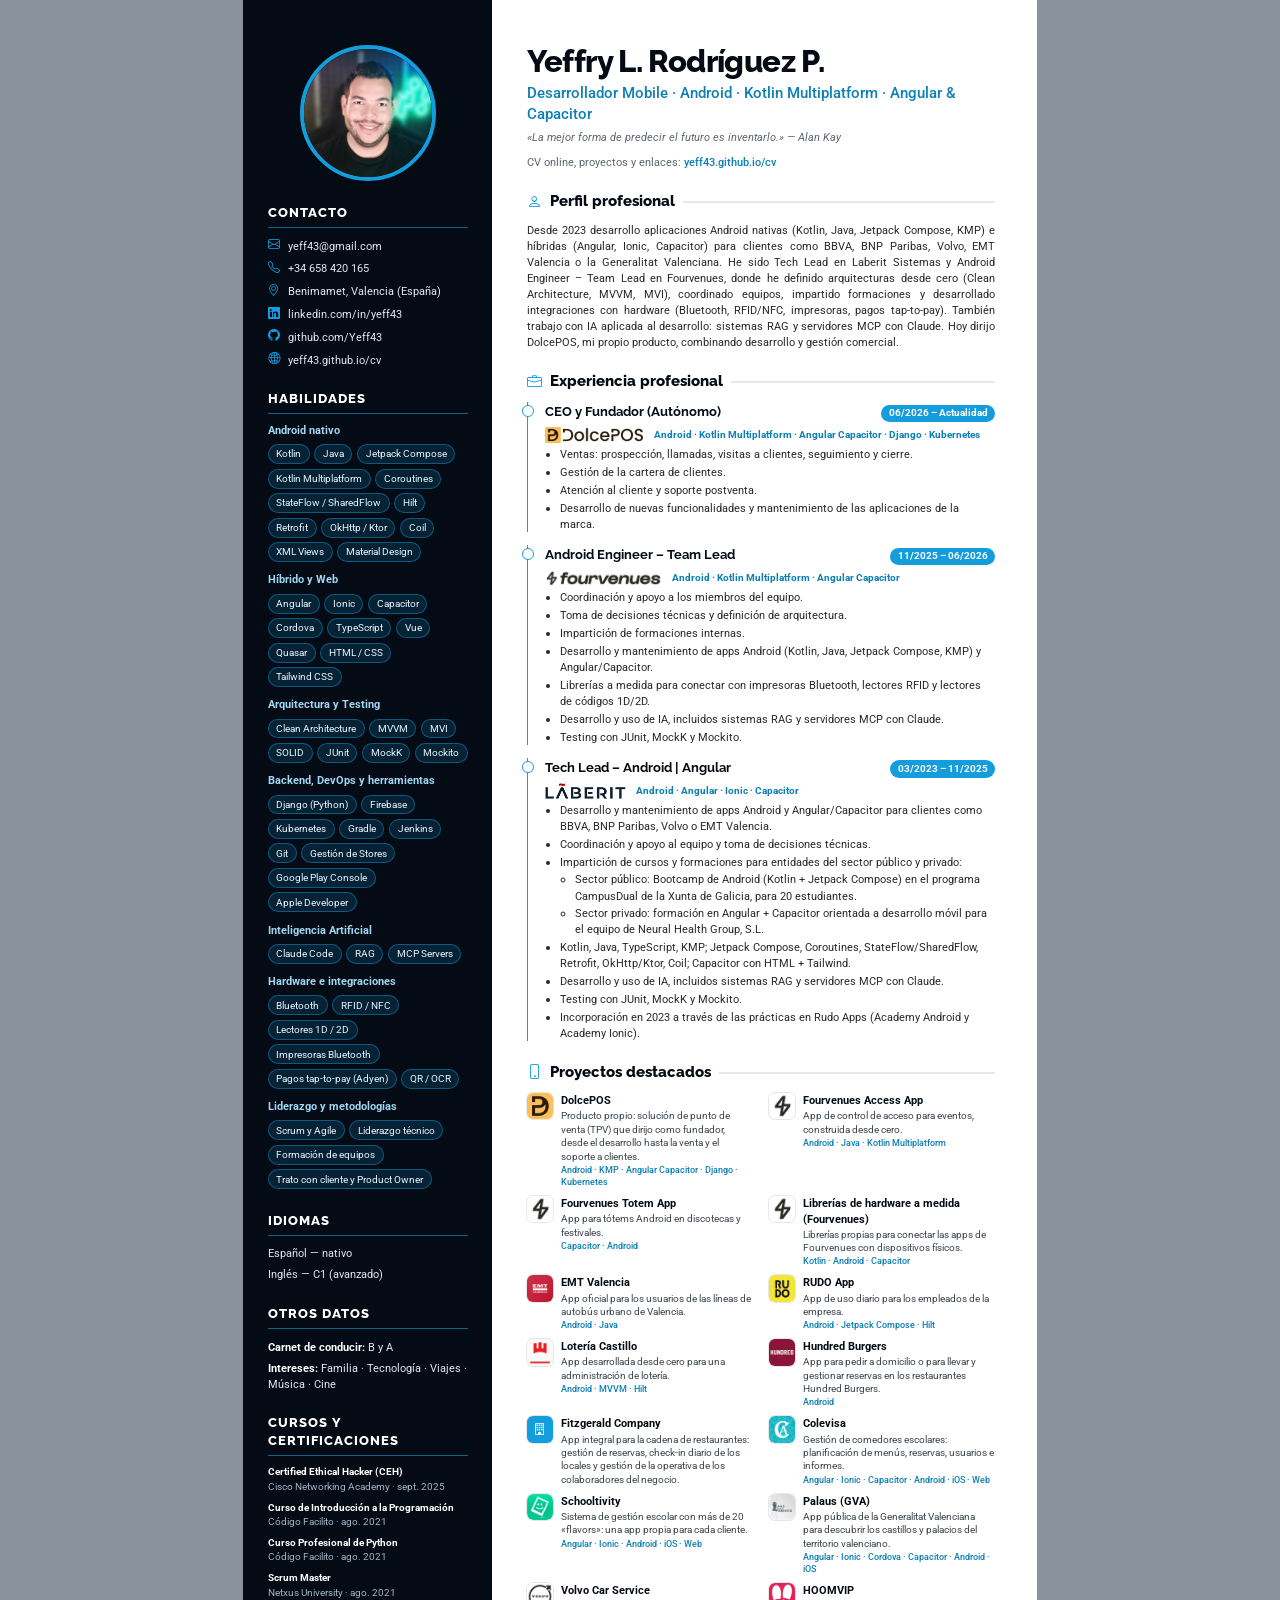
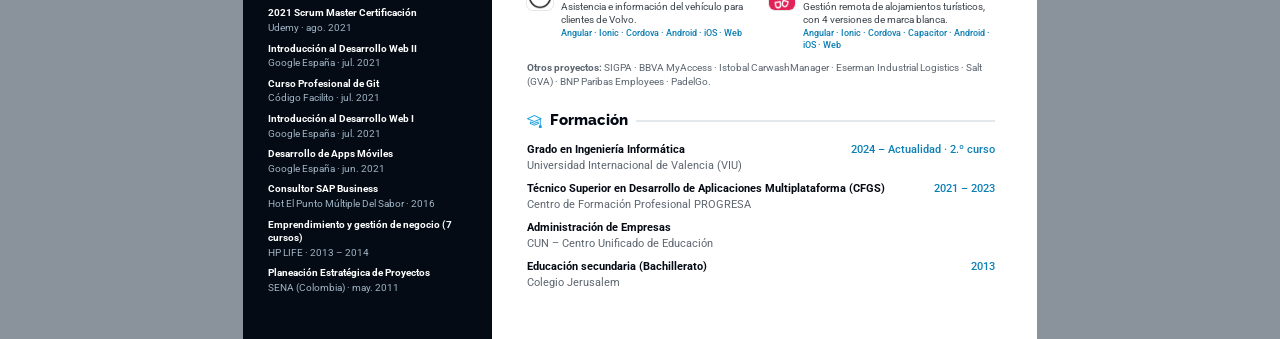
==== cv-print.html @ 3d7ab765 "CV en PDF (ES/EN) generado desde la web; descarga según idioma; subtítulo Mobile" ====
<!DOCTYPE html>
<html lang="es">

<head>
  <meta charset="utf-8">
  <meta name="viewport" content="width=device-width, initial-scale=1.0">
  <meta name="robots" content="noindex">
  <title>CV — Yeffry L. Rodríguez P.</title>
  <!--
    Plantilla para generar el CV en PDF (A4) a partir de los mismos datos de la web.
    Uso: abrir cv-print.html?lang=es (o ?lang=en) y "Imprimir → Guardar como PDF",
    o regenerarlo con Chrome headless (ver README).
  -->
  <link href="https://fonts.googleapis.com/css2?family=Raleway:wght@600;700;800&family=Roboto:ital,wght@0,400;0,500;0,700;1,400&display=swap" rel="stylesheet">
  <link href="assets/vendor/bootstrap-icons/bootstrap-icons.css" rel="stylesheet">
  <link href="assets/css/cv-print.css" rel="stylesheet">
</head>

<body>
  <div class="side-bg" aria-hidden="true"></div>
  <div class="sheet">
    <aside class="side" id="side"></aside>
    <main class="main" id="main"></main>
  </div>

  <script src="assets/js/i18n.js"></script>
  <script src="assets/js/cv-print.js"></script>
</body>

</html>
---- assets/css/cv-print.css ----
/* CV en PDF (A4) — mismo estilo que la web */
:root {
  --accent: #149ddd;
  --accent-dark: #0d7fb4;
  --navy: #040b14;
  --navy-2: #0b1d33;
  --text: #272829;
  --muted: #5d6670;
  --line: #e3e8ee;
  --side-w: 66mm;
}

@page {
  size: A4;
  margin: 0;
}

* {
  box-sizing: border-box;
  -webkit-print-color-adjust: exact;
  print-color-adjust: exact;
}

html,
body {
  margin: 0;
  padding: 0;
  background: #fff;
  color: var(--text);
  font-family: "Roboto", system-ui, sans-serif;
  font-size: 8.6pt;
  line-height: 1.4;
}

/* Fondo de la columna lateral: se repite en cada página */
.side-bg {
  position: fixed;
  left: 0;
  top: 0;
  bottom: 0;
  width: var(--side-w);
  background:
    radial-gradient(circle at 90% 4%, rgba(20, 157, 221, 0.35) 0, transparent 30%),
    linear-gradient(180deg, var(--navy) 0%, var(--navy-2) 100%);
}

.sheet {
  position: relative;
  display: grid;
  grid-template-columns: var(--side-w) 1fr;
  width: 210mm;
}

/* ---------- Lateral ---------- */
.side {
  color: #dfe8f1;
  padding: 12mm 6.5mm 10mm;
  -webkit-box-decoration-break: clone;
  box-decoration-break: clone;
}

.photo {
  width: 36mm;
  height: 36mm;
  border-radius: 50%;
  border: 1.2mm solid var(--accent);
  object-fit: cover;
  display: block;
  margin: 0 auto 6mm;
}

.side h3 {
  font-family: "Raleway", sans-serif;
  font-weight: 800;
  font-size: 9.5pt;
  letter-spacing: 0.08em;
  text-transform: uppercase;
  color: #fff;
  margin: 6mm 0 2.5mm;
  padding-bottom: 1.4mm;
  border-bottom: 0.4mm solid rgba(20, 157, 221, 0.6);
}

.side h3:first-of-type {
  margin-top: 0;
}

.contact {
  list-style: none;
  padding: 0;
  margin: 0;
}

.contact li {
  display: flex;
  gap: 2.2mm;
  align-items: flex-start;
  margin-bottom: 1.8mm;
  word-break: break-word;
}

.contact i {
  color: var(--accent);
  font-size: 9pt;
  line-height: 1.3;
}

.contact a {
  color: #dfe8f1;
  text-decoration: none;
}

.skill-group {
  margin-bottom: 3mm;
  break-inside: avoid;
}

.skill-group h4 {
  font-size: 8pt;
  font-weight: 700;
  color: #9fd6f2;
  margin: 0 0 1.4mm;
}

.chips {
  display: flex;
  flex-wrap: wrap;
  gap: 1.2mm;
}

.chip {
  font-size: 7.2pt;
  padding: 0.6mm 2mm;
  border-radius: 99px;
  background: rgba(20, 157, 221, 0.16);
  border: 0.25mm solid rgba(20, 157, 221, 0.45);
  color: #e6f6ff;
}

.side .plain {
  list-style: none;
  padding: 0;
  margin: 0;
}

.side .plain li {
  margin-bottom: 1.3mm;
}

.side .plain strong {
  color: #fff;
}

/* ---------- Principal ---------- */
.main {
  padding: 12mm 11mm 10mm 9mm;
  -webkit-box-decoration-break: clone;
  box-decoration-break: clone;
}

.head h1 {
  font-family: "Raleway", sans-serif;
  font-weight: 800;
  font-size: 23pt;
  line-height: 1.05;
  color: var(--navy);
  margin: 0 0 1.5mm;
  letter-spacing: -0.02em;
}

.head .role {
  font-size: 11pt;
  font-weight: 500;
  color: var(--accent-dark);
  margin: 0 0 1.2mm;
}

.head .quote {
  font-style: italic;
  color: var(--muted);
  margin: 0 0 1mm;
}

.head .weblink {
  font-size: 8pt;
  color: var(--muted);
}

.head .weblink a {
  color: var(--accent-dark);
  text-decoration: none;
  font-weight: 500;
}

.main h2 {
  font-family: "Raleway", sans-serif;
  font-weight: 800;
  font-size: 11.5pt;
  color: var(--navy);
  margin: 5.5mm 0 2.5mm;
  display: flex;
  align-items: center;
  gap: 2.2mm;
  break-after: avoid;
}

.main h2::after {
  content: "";
  flex: 1;
  height: 0.4mm;
  background: var(--line);
}

.main h2 i {
  color: var(--accent);
  font-size: 11pt;
}

.summary {
  margin: 0;
  text-align: justify;
}

/* Experiencia */
.job {
  position: relative;
  padding-left: 4.5mm;
  border-left: 0.5mm solid var(--accent);
  margin-bottom: 3.5mm;
  break-inside: avoid;
}

.job::before {
  content: "";
  position: absolute;
  left: -1.55mm;
  top: 0.8mm;
  width: 2.6mm;
  height: 2.6mm;
  border-radius: 50%;
  background: #fff;
  border: 0.5mm solid var(--accent);
}

.job-top {
  display: flex;
  justify-content: space-between;
  align-items: baseline;
  gap: 3mm;
}

.job h3 {
  font-family: "Raleway", sans-serif;
  font-weight: 700;
  font-size: 10pt;
  color: var(--navy);
  margin: 0;
}

.period {
  font-size: 7.8pt;
  font-weight: 700;
  color: #fff;
  background: var(--accent);
  padding: 0.4mm 2mm;
  border-radius: 99px;
  white-space: nowrap;
}

.company {
  display: flex;
  align-items: center;
  gap: 2.5mm;
  margin: 1.3mm 0 0.8mm;
}

.company img {
  height: 4.2mm;
  width: auto;
  max-width: 34mm;
  object-fit: contain;
}

.stack {
  font-size: 7.6pt;
  font-weight: 700;
  color: var(--accent-dark);
}

.job ul {
  margin: 0.8mm 0 0;
  padding-left: 4mm;
}

.job li {
  margin-bottom: 0.5mm;
}

.job li.sub {
  margin-left: 4mm;
  list-style-type: circle;
}

/* Proyectos */
.projects {
  display: grid;
  grid-template-columns: 1fr 1fr;
  gap: 2mm 4mm;
}

.project {
  display: flex;
  gap: 2.2mm;
  break-inside: avoid;
}

.project img,
.project .pi {
  width: 7mm;
  height: 7mm;
  border-radius: 1.6mm;
  flex-shrink: 0;
  box-shadow: 0 0 0 0.25mm rgba(4, 11, 20, 0.1);
}

.project .pi {
  background: var(--accent);
  color: #fff;
  display: flex;
  align-items: center;
  justify-content: center;
  font-size: 9pt;
}

.project h4 {
  font-size: 8.4pt;
  font-weight: 700;
  color: var(--navy);
  margin: 0;
}

.project p {
  margin: 0.2mm 0 0;
  font-size: 7.6pt;
  color: #3f474f;
  line-height: 1.32;
}

.project .pstack {
  font-size: 7pt;
  color: var(--accent-dark);
  font-weight: 500;
}

.more {
  margin: 2.5mm 0 0;
  font-size: 7.6pt;
  color: var(--muted);
}

/* Formación y certificaciones */
.edu,
.cert {
  display: flex;
  justify-content: space-between;
  gap: 3mm;
  margin-bottom: 1.8mm;
  break-inside: avoid;
}

.edu strong,
.cert strong {
  color: var(--navy);
}

.edu span,
.cert span {
  color: var(--muted);
}

.edu .when,
.cert .when {
  white-space: nowrap;
  font-weight: 500;
  color: var(--accent-dark);
}

.certs {
  columns: 2;
  column-gap: 5mm;
}

.cert {
  display: block;
}

.cert .when {
  margin-left: 1mm;
}

/* Vista en pantalla */
@media screen {
  body {
    background: #8a939c;
  }

  .sheet {
    margin: 0 auto;
    background: #fff;
    min-height: 297mm;
    background: linear-gradient(90deg, var(--navy) var(--side-w), #fff var(--side-w));
  }

  .side-bg {
    display: none;
  }
}

/* Certificaciones en el lateral */
.certs-side {
  list-style: none;
  padding: 0;
  margin: 0;
}

.certs-side li {
  margin-bottom: 1.8mm;
  break-inside: avoid;
  line-height: 1.3;
}

.certs-side strong {
  display: block;
  color: #fff;
  font-size: 7.8pt;
}

.certs-side span {
  font-size: 7.2pt;
  color: #9fb3c4;
}
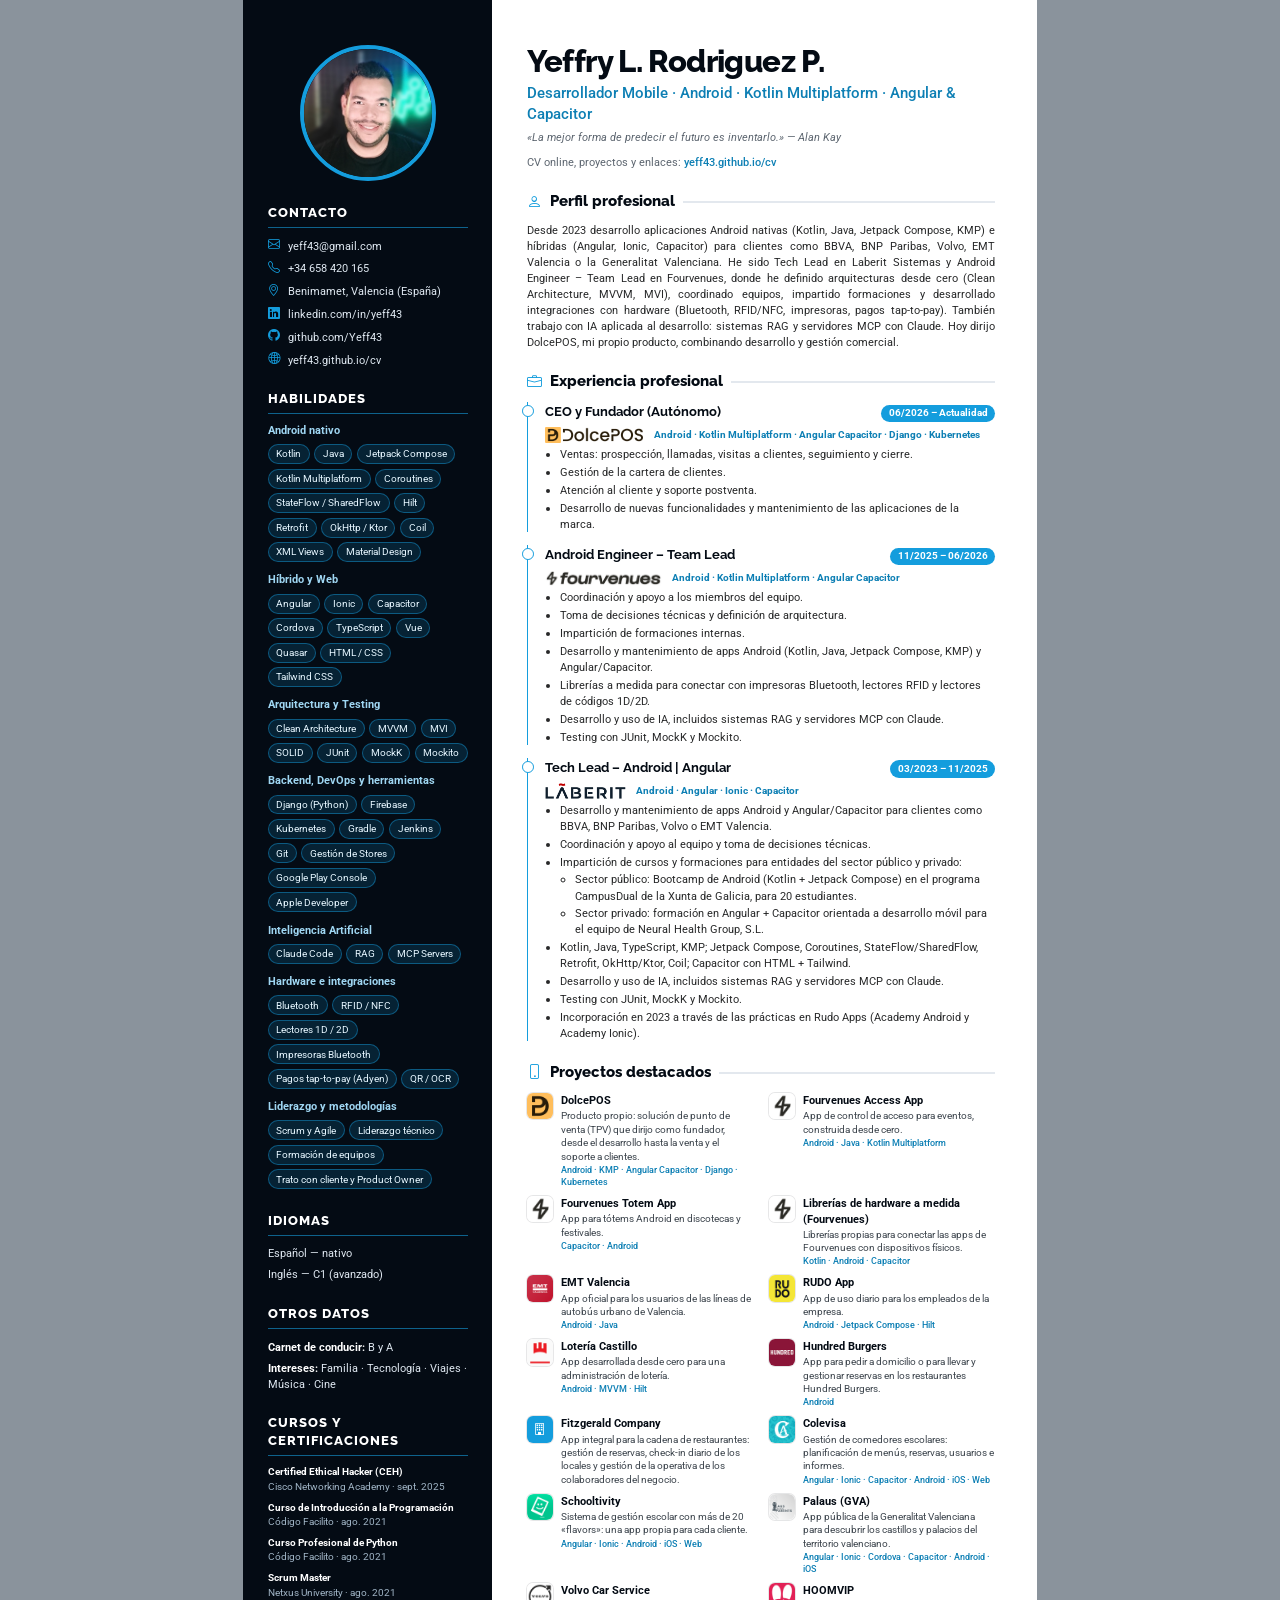
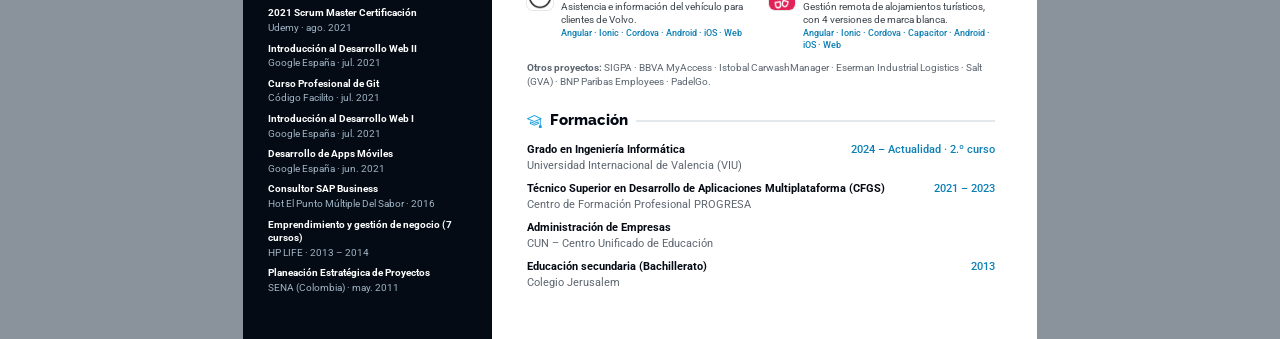
==== commit c11291fc: "Hero con mosaico de apps y apellido sin tilde - Fondo del hero: filas inclinadas de iconos de apps p" ====
--- a/cv-print.html
+++ b/cv-print.html
@@ -5,7 +5,7 @@
   <meta charset="utf-8">
   <meta name="viewport" content="width=device-width, initial-scale=1.0">
   <meta name="robots" content="noindex">
-  <title>CV — Yeffry L. Rodríguez P.</title>
+  <title>CV — Yeffry L. Rodriguez P.</title>
   <!--
     Plantilla para generar el CV en PDF (A4) a partir de los mismos datos de la web.
     Uso: abrir cv-print.html?lang=es (o ?lang=en) y "Imprimir → Guardar como PDF",
